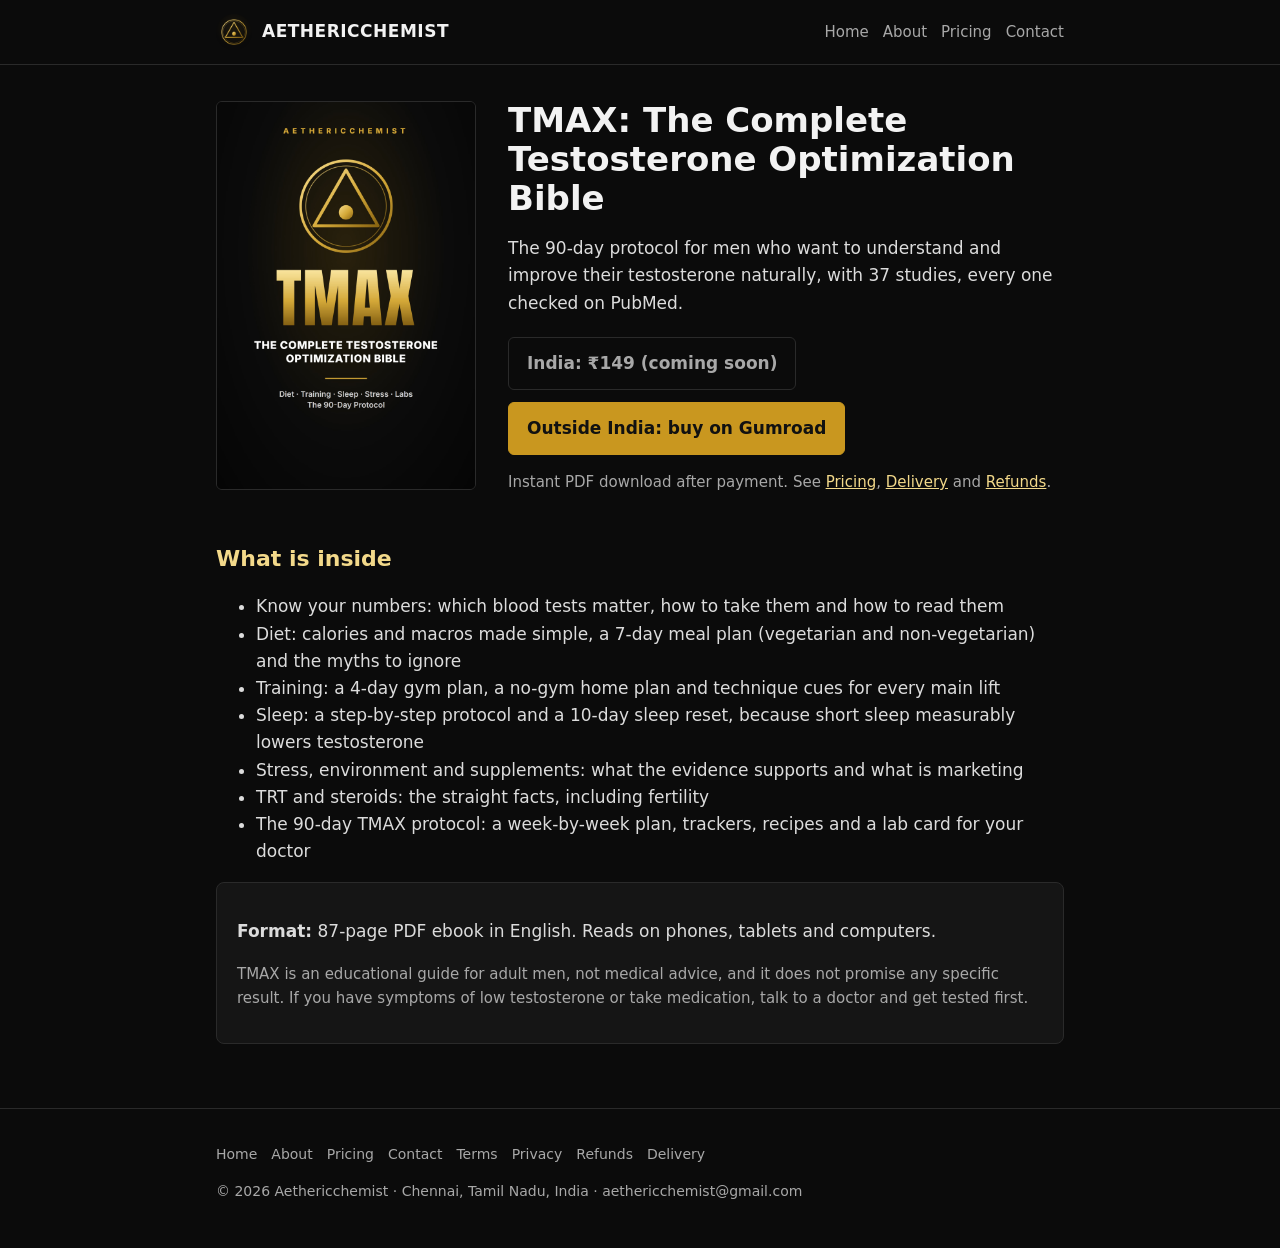
==== index.html @ 0c08b182 "Publish Aethericchemist website Co-Authored-By: Claude Opus 5.5 <noreply@anthropic.com>" ====
<!doctype html>
<html lang="en">
<head>
<meta charset="utf-8">
<meta name="viewport" content="width=device-width, initial-scale=1">
<title>TMAX ebook | Aethericchemist</title>
<meta name="description"
 content="TMAX: a research-referenced testosterone guide for men, by Aethericchemist.">
<link rel="icon" href="avatar.png">
<link rel="stylesheet" href="style.css">
</head>
<body>
<header><div class="wrap">
<a class="brand" href="index.html"><img src="avatar.png" alt="">AETHERICCHEMIST</a>
<nav><a href="index.html">Home</a><a href="about.html">About</a><a href="pricing.html">Pricing</a><a href="contact.html">Contact</a></nav>
</div></header>
<main><div class="wrap">
<section class="hero">
<img src="cover.jpg" alt="TMAX ebook cover">
<div>
<h1>TMAX: The Complete Testosterone Optimization Bible</h1>
<p>The 90-day protocol for men who want to understand and improve their testosterone naturally,
with 37 studies, every one checked on PubMed.</p>
<div class="buy">
<span class="btn off" title="Coming soon">India: &#8377;149 (coming soon)</span>
<a class="btn primary" href="https://aetherchemist.gumroad.com/l/tmax">Outside India: buy on Gumroad</a>
</div>
<p class="muted">Instant PDF download after payment. See <a href="pricing.html">Pricing</a>,
<a href="shipping.html">Delivery</a> and <a href="refund.html">Refunds</a>.</p>
</div>
</section>

<h2>What is inside</h2>
<ul>
<li>Know your numbers: which blood tests matter, how to take them and how to read them</li>
<li>Diet: calories and macros made simple, a 7-day meal plan (vegetarian and non-vegetarian) and the myths to ignore</li>
<li>Training: a 4-day gym plan, a no-gym home plan and technique cues for every main lift</li>
<li>Sleep: a step-by-step protocol and a 10-day sleep reset, because short sleep measurably lowers testosterone</li>
<li>Stress, environment and supplements: what the evidence supports and what is marketing</li>
<li>TRT and steroids: the straight facts, including fertility</li>
<li>The 90-day TMAX protocol: a week-by-week plan, trackers, recipes and a lab card for your doctor</li>
</ul>

<div class="card">
<p><strong>Format:</strong> 87-page PDF ebook in English. Reads on phones, tablets and computers.</p>
<p class="muted">TMAX is an educational guide for adult men, not medical advice, and it does not promise
any specific result. If you have symptoms of low testosterone or take medication, talk to a doctor
and get tested first.</p>
</div>
</div></main>
<footer><div class="wrap">
<p class="links"><a href="index.html">Home</a><a href="about.html">About</a><a href="pricing.html">Pricing</a><a href="contact.html">Contact</a><a href="terms.html">Terms</a><a href="privacy.html">Privacy</a><a href="refund.html">Refunds</a><a href="shipping.html">Delivery</a></p>
<p>&copy; 2026 Aethericchemist &middot; Chennai, Tamil Nadu, India &middot;
<a href="mailto:aethericchemist@gmail.com">aethericchemist@gmail.com</a></p>
</div></footer>
</body>
</html>
---- style.css ----
/* Aethericchemist site: black and gold, same palette as the TMAX ebook. */
:root { --bg: #0b0b0b; --panel: #151515; --line: #2a2a2a; --text: #f2f2f2; --muted: #a8a8a8;
        --gold: #c9971f; --gold-soft: #f3d98a; }
* { box-sizing: border-box; }
html { background: var(--bg); color: var(--text); font: 17px/1.6 Inter, system-ui, -apple-system,
       "Segoe UI", Roboto, Arial, sans-serif; }
body { margin: 0; }
a { color: var(--gold-soft); }
.wrap { max-width: 880px; margin: 0 auto; padding: 0 16px; }
header { border-bottom: 1px solid var(--line); }
header .wrap { display: flex; align-items: center; justify-content: space-between; gap: 12px;
               padding-top: 14px; padding-bottom: 14px; flex-wrap: wrap; }
.brand { display: flex; align-items: center; gap: 10px; color: var(--text); text-decoration: none;
         font-weight: 800; letter-spacing: 0.5px; }
.brand img { width: 36px; height: 36px; border-radius: 50%; }
nav a { color: var(--muted); text-decoration: none; margin-left: 14px; font-size: 15px; }
nav a:hover { color: var(--text); }
main { padding: 36px 0 48px; }
h1 { font-size: 34px; line-height: 1.15; margin: 0 0 12px; }
h2 { font-size: 22px; margin: 32px 0 8px; color: var(--gold-soft); }
p, li { color: #dcdcdc; }
.muted { color: var(--muted); font-size: 15px; }
.hero { display: grid; grid-template-columns: 260px 1fr; gap: 32px; align-items: start; }
.hero img { width: 100%; border-radius: 6px; border: 1px solid var(--line); }
@media (max-width: 680px) { .hero { grid-template-columns: 1fr; } .hero img { max-width: 260px; } }
.buy { display: flex; gap: 12px; flex-wrap: wrap; margin: 20px 0 8px; }
.btn { display: inline-block; padding: 12px 18px; border-radius: 6px; font-weight: 700;
       text-decoration: none; border: 1px solid var(--gold); }
.btn.primary { background: var(--gold); color: #111; }
.btn.ghost { color: var(--gold-soft); }
.btn.off { border-color: var(--line); color: var(--muted); cursor: default; }
.card { background: var(--panel); border: 1px solid var(--line); border-radius: 8px; padding: 18px 20px;
        margin: 16px 0; }
table { width: 100%; border-collapse: collapse; }
th, td { text-align: left; padding: 10px 8px; border-bottom: 1px solid var(--line); vertical-align: top; }
th { color: var(--gold-soft); font-weight: 700; }
footer { border-top: 1px solid var(--line); padding: 20px 0 32px; }
footer a { color: var(--muted); font-size: 14px; text-decoration: none; }
footer .links { display: flex; flex-wrap: wrap; gap: 6px 14px; }
@media (max-width: 680px) { html { font-size: 16px; } th, td { padding: 8px 4px; }
                            nav a { margin: 0 14px 0 0; } }
footer p { font-size: 14px; color: var(--muted); }
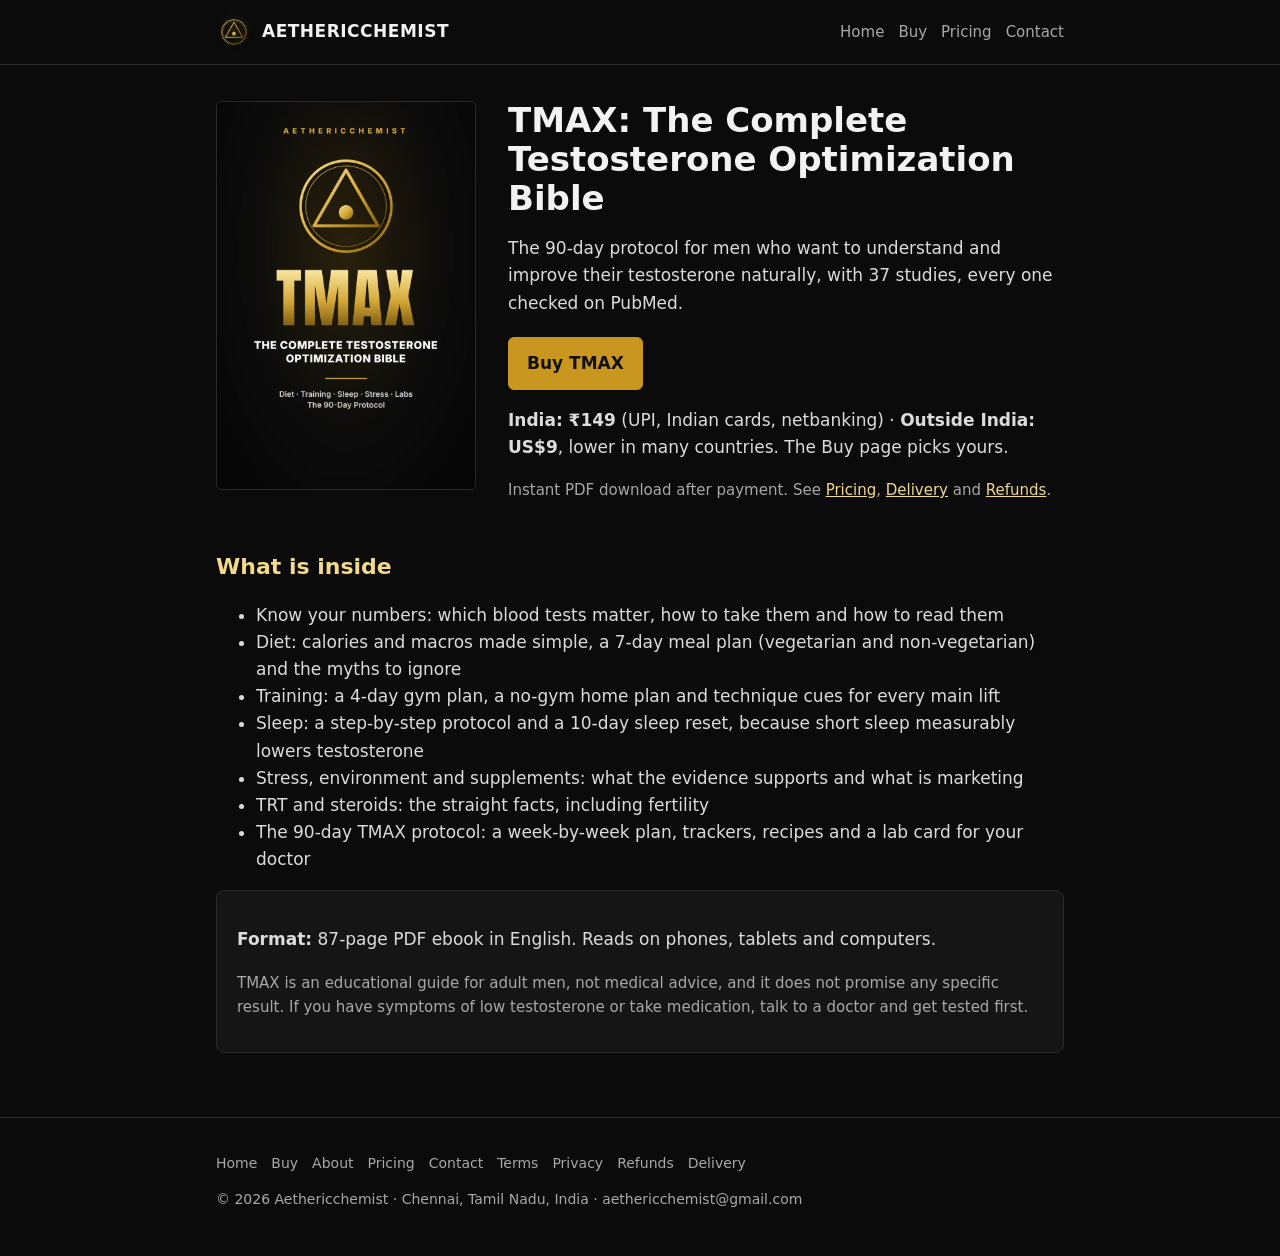
==== commit 10865c1e: "One Buy link: home and menu point to the Buy page; delivery and privacy updated Co-Authored-By: Clau" ====
--- a/index.html
+++ b/index.html
@@ -12,7 +12,7 @@
 <body>
 <header><div class="wrap">
 <a class="brand" href="index.html"><img src="avatar.png" alt="">AETHERICCHEMIST</a>
-<nav><a href="index.html">Home</a><a href="about.html">About</a><a href="pricing.html">Pricing</a><a href="contact.html">Contact</a></nav>
+<nav><a href="index.html">Home</a><a href="buy.html">Buy</a><a href="pricing.html">Pricing</a><a href="contact.html">Contact</a></nav>
 </div></header>
 <main><div class="wrap">
 <section class="hero">
@@ -22,9 +22,10 @@
 <p>The 90-day protocol for men who want to understand and improve their testosterone naturally,
 with 37 studies, every one checked on PubMed.</p>
 <div class="buy">
-<span class="btn off" title="Coming soon">India: &#8377;149 (coming soon)</span>
-<a class="btn primary" href="https://aetherchemist.gumroad.com/l/tmax">Outside India: buy on Gumroad</a>
+<a class="btn primary" href="buy.html">Buy TMAX</a>
 </div>
+<p><strong>India: &#8377;149</strong> (UPI, Indian cards, netbanking) &middot;
+<strong>Outside India: US$9</strong>, lower in many countries. The Buy page picks yours.</p>
 <p class="muted">Instant PDF download after payment. See <a href="pricing.html">Pricing</a>,
 <a href="shipping.html">Delivery</a> and <a href="refund.html">Refunds</a>.</p>
 </div>
@@ -49,7 +50,7 @@
 </div>
 </div></main>
 <footer><div class="wrap">
-<p class="links"><a href="index.html">Home</a><a href="about.html">About</a><a href="pricing.html">Pricing</a><a href="contact.html">Contact</a><a href="terms.html">Terms</a><a href="privacy.html">Privacy</a><a href="refund.html">Refunds</a><a href="shipping.html">Delivery</a></p>
+<p class="links"><a href="index.html">Home</a><a href="buy.html">Buy</a><a href="about.html">About</a><a href="pricing.html">Pricing</a><a href="contact.html">Contact</a><a href="terms.html">Terms</a><a href="privacy.html">Privacy</a><a href="refund.html">Refunds</a><a href="shipping.html">Delivery</a></p>
 <p>&copy; 2026 Aethericchemist &middot; Chennai, Tamil Nadu, India &middot;
 <a href="mailto:aethericchemist@gmail.com">aethericchemist@gmail.com</a></p>
 </div></footer>
--- a/style.css
+++ b/style.css
@@ -28,6 +28,8 @@
        text-decoration: none; border: 1px solid var(--gold); }
 .btn.primary { background: var(--gold); color: #111; }
 .btn.ghost { color: var(--gold-soft); }
+button.btn { cursor: pointer; font: inherit; }
+button.btn:disabled { opacity: 0.6; cursor: wait; }
 .btn.off { border-color: var(--line); color: var(--muted); cursor: default; }
 .card { background: var(--panel); border: 1px solid var(--line); border-radius: 8px; padding: 18px 20px;
         margin: 16px 0; }
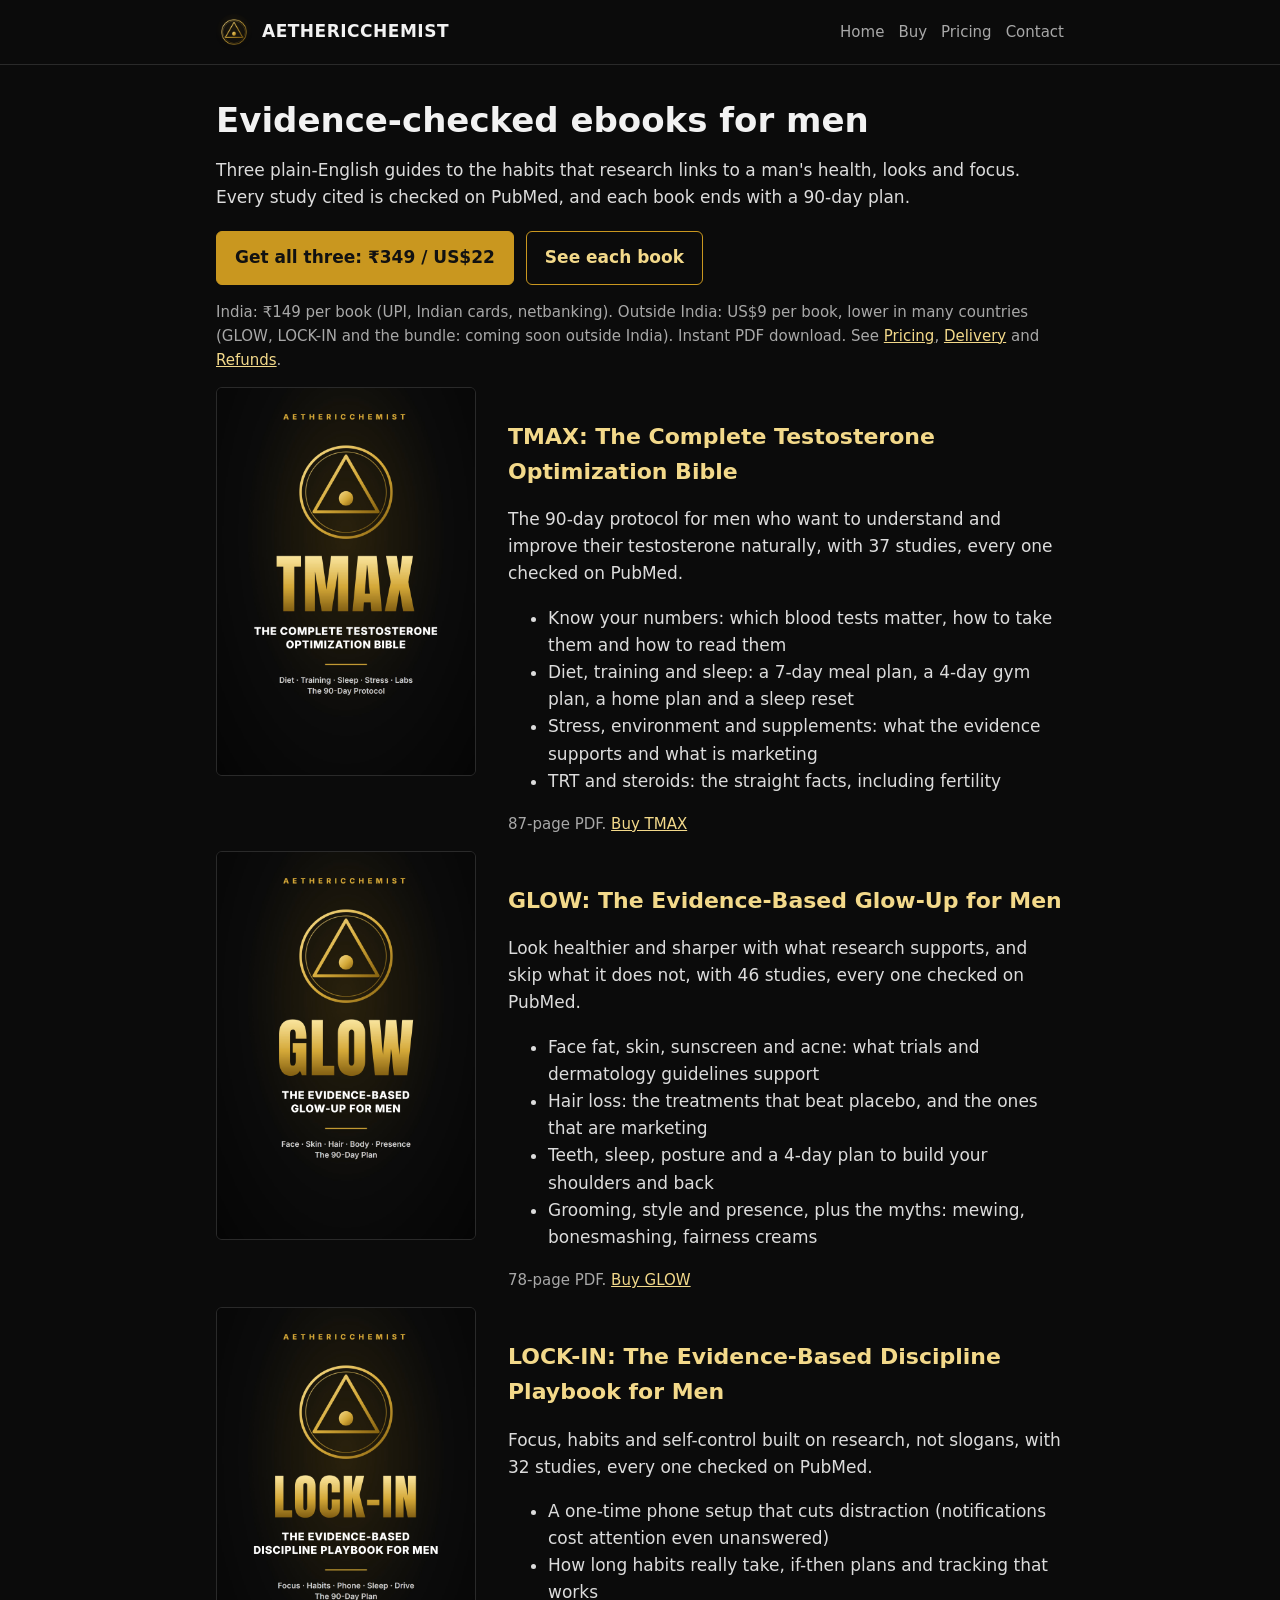
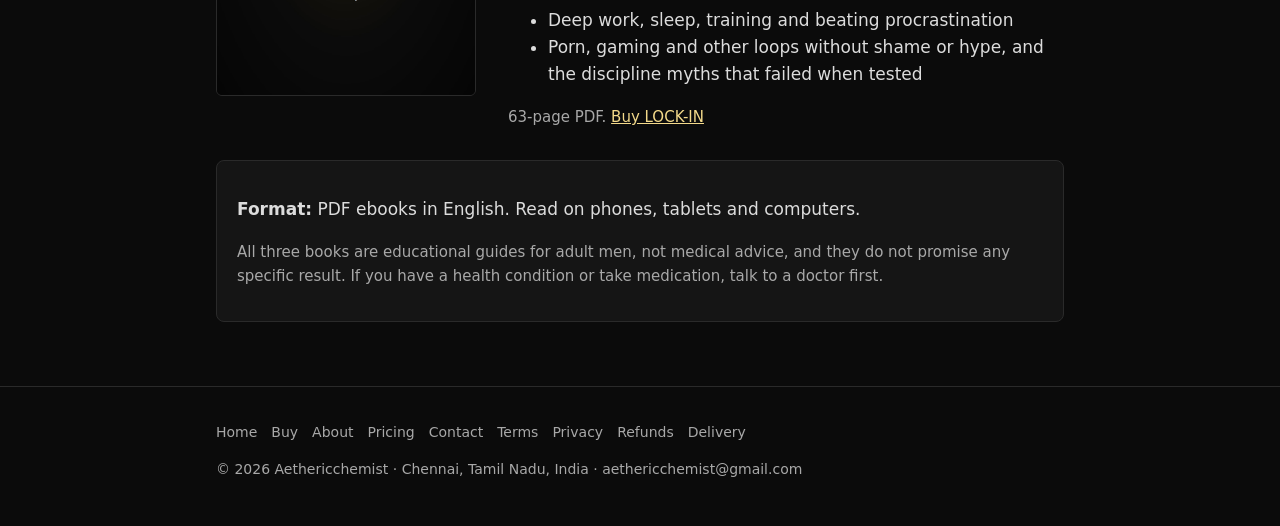
==== commit d8fb30e9: "Three books: TMAX, GLOW, LOCK-IN and the Rs349 / $22 bundle Buy page sells all three books and the b" ====
--- a/index.html
+++ b/index.html
@@ -3,9 +3,10 @@
 <head>
 <meta charset="utf-8">
 <meta name="viewport" content="width=device-width, initial-scale=1">
-<title>TMAX ebook | Aethericchemist</title>
+<title>Evidence-checked ebooks for men | Aethericchemist</title>
 <meta name="description"
- content="TMAX: a research-referenced testosterone guide for men, by Aethericchemist.">
+ content="Research-referenced ebooks for men by Aethericchemist: TMAX (testosterone),
+ GLOW (looks) and LOCK-IN (discipline).">
 <link rel="icon" href="avatar.png">
 <link rel="stylesheet" href="style.css">
 </head>
@@ -15,38 +16,71 @@
 <nav><a href="index.html">Home</a><a href="buy.html">Buy</a><a href="pricing.html">Pricing</a><a href="contact.html">Contact</a></nav>
 </div></header>
 <main><div class="wrap">
+<h1>Evidence-checked ebooks for men</h1>
+<p>Three plain-English guides to the habits that research links to a man's health, looks and focus.
+Every study cited is checked on PubMed, and each book ends with a 90-day plan.</p>
+<div class="buy">
+<a class="btn primary" href="buy.html?book=bundle">Get all three: &#8377;349 / US$22</a>
+<a class="btn ghost" href="buy.html">See each book</a>
+</div>
+<p class="muted">India: &#8377;149 per book (UPI, Indian cards, netbanking). Outside India: US$9 per
+book, lower in many countries (GLOW, LOCK-IN and the bundle: coming soon outside India).
+Instant PDF download. See <a href="pricing.html">Pricing</a>,
+<a href="shipping.html">Delivery</a> and <a href="refund.html">Refunds</a>.</p>
+
 <section class="hero">
 <img src="cover.jpg" alt="TMAX ebook cover">
 <div>
-<h1>TMAX: The Complete Testosterone Optimization Bible</h1>
+<h2>TMAX: The Complete Testosterone Optimization Bible</h2>
 <p>The 90-day protocol for men who want to understand and improve their testosterone naturally,
 with 37 studies, every one checked on PubMed.</p>
-<div class="buy">
-<a class="btn primary" href="buy.html">Buy TMAX</a>
-</div>
-<p><strong>India: &#8377;149</strong> (UPI, Indian cards, netbanking) &middot;
-<strong>Outside India: US$9</strong>, lower in many countries. The Buy page picks yours.</p>
-<p class="muted">Instant PDF download after payment. See <a href="pricing.html">Pricing</a>,
-<a href="shipping.html">Delivery</a> and <a href="refund.html">Refunds</a>.</p>
+<ul>
+<li>Know your numbers: which blood tests matter, how to take them and how to read them</li>
+<li>Diet, training and sleep: a 7-day meal plan, a 4-day gym plan, a home plan and a sleep reset</li>
+<li>Stress, environment and supplements: what the evidence supports and what is marketing</li>
+<li>TRT and steroids: the straight facts, including fertility</li>
+</ul>
+<p class="muted">87-page PDF. <a href="buy.html?book=tmax">Buy TMAX</a></p>
 </div>
 </section>
 
-<h2>What is inside</h2>
+<section class="hero">
+<img src="cover-glow.jpg" alt="GLOW ebook cover">
+<div>
+<h2>GLOW: The Evidence-Based Glow-Up for Men</h2>
+<p>Look healthier and sharper with what research supports, and skip what it does not, with 46
+studies, every one checked on PubMed.</p>
 <ul>
-<li>Know your numbers: which blood tests matter, how to take them and how to read them</li>
-<li>Diet: calories and macros made simple, a 7-day meal plan (vegetarian and non-vegetarian) and the myths to ignore</li>
-<li>Training: a 4-day gym plan, a no-gym home plan and technique cues for every main lift</li>
-<li>Sleep: a step-by-step protocol and a 10-day sleep reset, because short sleep measurably lowers testosterone</li>
-<li>Stress, environment and supplements: what the evidence supports and what is marketing</li>
-<li>TRT and steroids: the straight facts, including fertility</li>
-<li>The 90-day TMAX protocol: a week-by-week plan, trackers, recipes and a lab card for your doctor</li>
+<li>Face fat, skin, sunscreen and acne: what trials and dermatology guidelines support</li>
+<li>Hair loss: the treatments that beat placebo, and the ones that are marketing</li>
+<li>Teeth, sleep, posture and a 4-day plan to build your shoulders and back</li>
+<li>Grooming, style and presence, plus the myths: mewing, bonesmashing, fairness creams</li>
 </ul>
+<p class="muted">78-page PDF. <a href="buy.html?book=glow">Buy GLOW</a></p>
+</div>
+</section>
+
+<section class="hero">
+<img src="cover-lockin.jpg" alt="LOCK-IN ebook cover">
+<div>
+<h2>LOCK-IN: The Evidence-Based Discipline Playbook for Men</h2>
+<p>Focus, habits and self-control built on research, not slogans, with 32 studies, every one
+checked on PubMed.</p>
+<ul>
+<li>A one-time phone setup that cuts distraction (notifications cost attention even unanswered)</li>
+<li>How long habits really take, if-then plans and tracking that works</li>
+<li>Deep work, sleep, training and beating procrastination</li>
+<li>Porn, gaming and other loops without shame or hype, and the discipline myths that failed when tested</li>
+</ul>
+<p class="muted">63-page PDF. <a href="buy.html?book=lockin">Buy LOCK-IN</a></p>
+</div>
+</section>
 
 <div class="card">
-<p><strong>Format:</strong> 87-page PDF ebook in English. Reads on phones, tablets and computers.</p>
-<p class="muted">TMAX is an educational guide for adult men, not medical advice, and it does not promise
-any specific result. If you have symptoms of low testosterone or take medication, talk to a doctor
-and get tested first.</p>
+<p><strong>Format:</strong> PDF ebooks in English. Read on phones, tablets and computers.</p>
+<p class="muted">All three books are educational guides for adult men, not medical advice, and they do
+not promise any specific result. If you have a health condition or take medication, talk to a doctor
+first.</p>
 </div>
 </div></main>
 <footer><div class="wrap">
--- a/style.css
+++ b/style.css
@@ -28,7 +28,7 @@
        text-decoration: none; border: 1px solid var(--gold); }
 .btn.primary { background: var(--gold); color: #111; }
 .btn.ghost { color: var(--gold-soft); }
-button.btn { cursor: pointer; font: inherit; }
+button.btn { cursor: pointer; font: inherit; font-weight: 700; }
 button.btn:disabled { opacity: 0.6; cursor: wait; }
 .btn.off { border-color: var(--line); color: var(--muted); cursor: default; }
 .card { background: var(--panel); border: 1px solid var(--line); border-radius: 8px; padding: 18px 20px;
@@ -42,3 +42,21 @@
 @media (max-width: 680px) { html { font-size: 16px; } th, td { padding: 8px 4px; }
                             nav a { margin: 0 14px 0 0; } }
 footer p { font-size: 14px; color: var(--muted); }
+/* Buy page: one card per book; body.region-in / region-world hide the other region's prices. */
+.books { display: grid; gap: 16px; }
+.book { display: grid; grid-template-columns: 96px 1fr; gap: 18px; align-items: start; margin: 0; }
+.book img { width: 100%; border-radius: 4px; border: 1px solid var(--line); }
+.book.bundle { grid-template-columns: 150px 1fr; }
+.book .covers { display: flex; gap: 4px; }
+.book .covers img { width: 32%; }
+.book h3 { margin: 0 0 4px; font-size: 20px; color: var(--text); }
+.book p { margin: 6px 0; }
+.book.pick { border-color: var(--gold); }
+.tag { display: inline-block; background: var(--gold); color: #111; font-size: 12px; font-weight: 800;
+       padding: 2px 8px; border-radius: 4px; margin-left: 6px; vertical-align: middle; }
+.price { font-size: 20px; font-weight: 800; color: var(--text); }
+.region-in .world, .region-world .in { display: none !important; }
+#dls .btn { margin: 6px 8px 6px 0; }
+@media (max-width: 680px) { .book { grid-template-columns: 72px 1fr; gap: 12px; }
+                            .book.bundle { grid-template-columns: 1fr; }
+                            .book.bundle .covers { max-width: 220px; } }
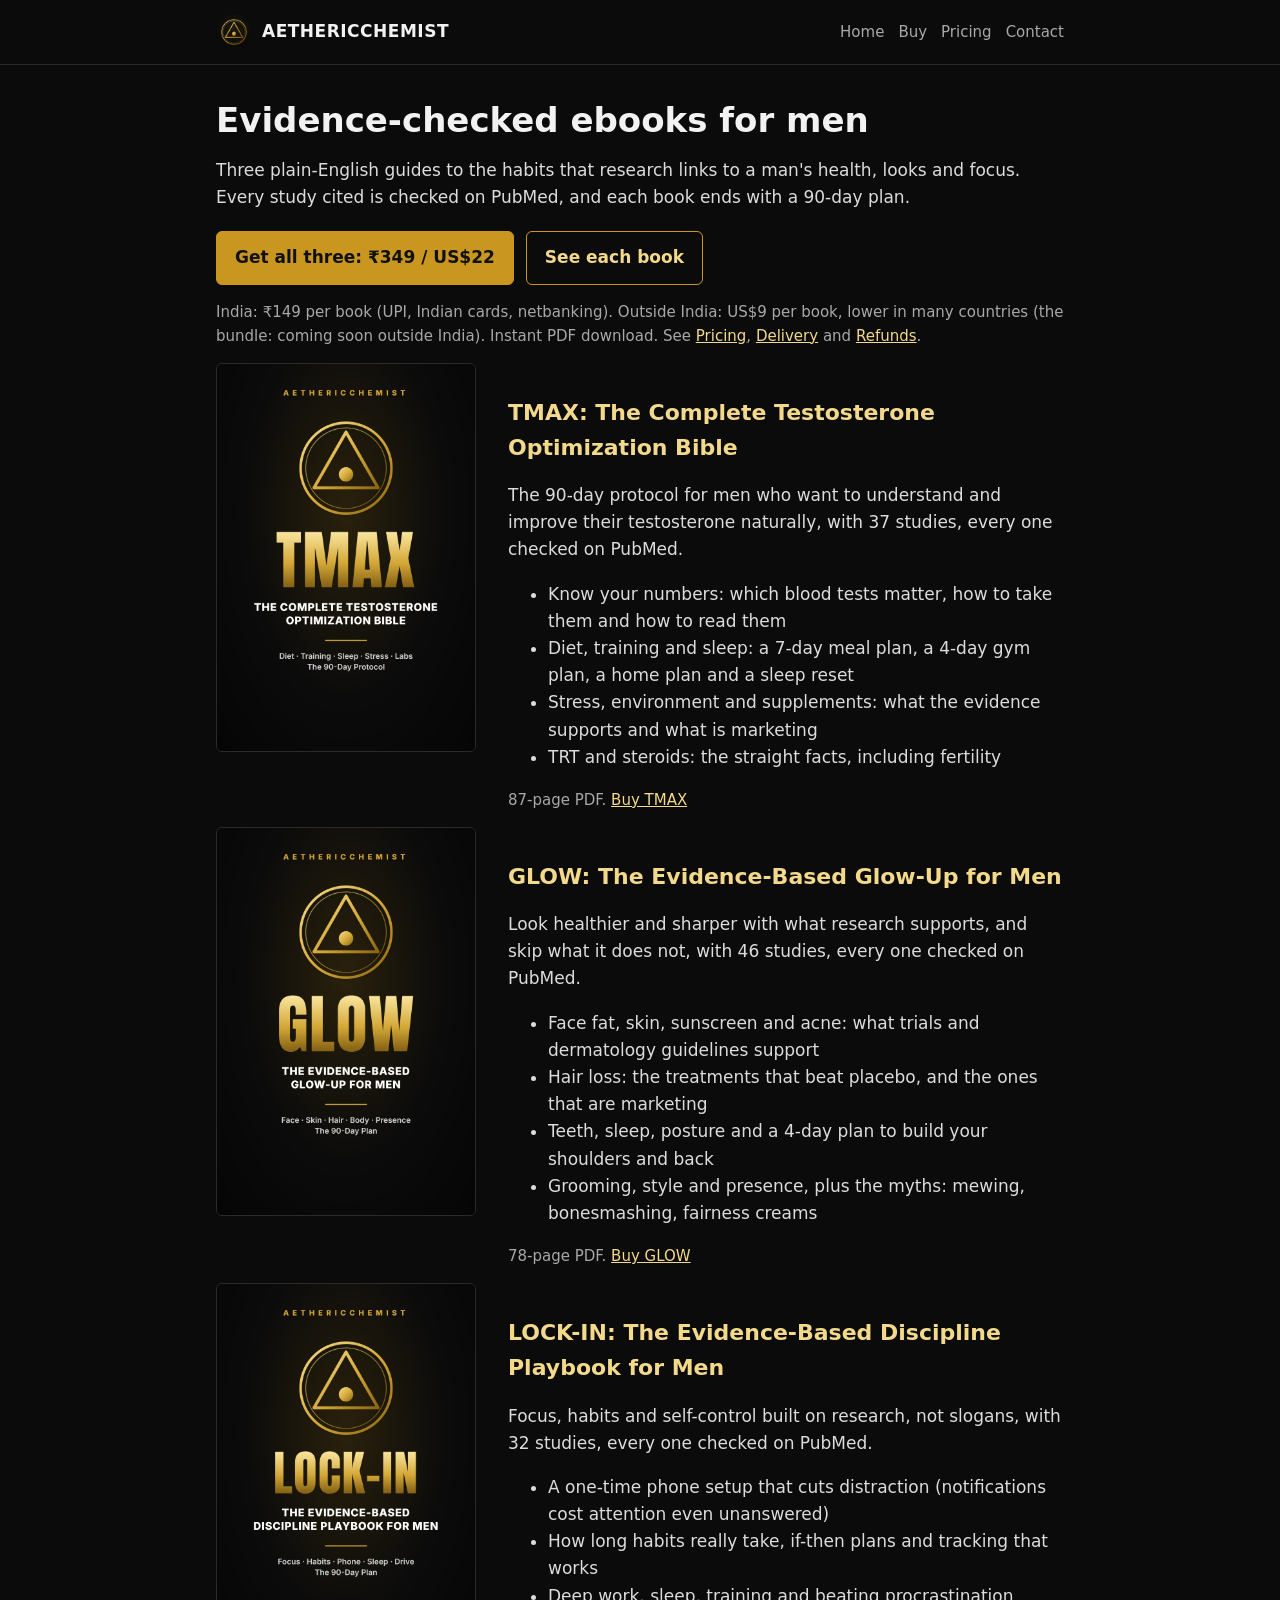
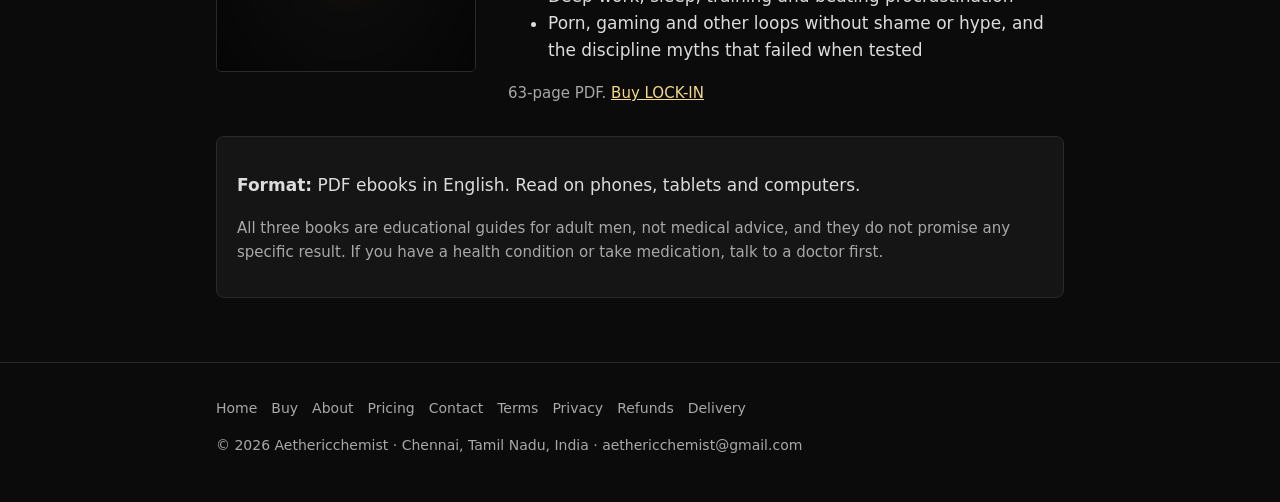
==== commit 0d590819: "GLOW and LOCK-IN are on Gumroad: outside-India buttons go live; bundle still coming soon" ====
--- a/index.html
+++ b/index.html
@@ -24,7 +24,7 @@
 <a class="btn ghost" href="buy.html">See each book</a>
 </div>
 <p class="muted">India: &#8377;149 per book (UPI, Indian cards, netbanking). Outside India: US$9 per
-book, lower in many countries (GLOW, LOCK-IN and the bundle: coming soon outside India).
+book, lower in many countries (the bundle: coming soon outside India).
 Instant PDF download. See <a href="pricing.html">Pricing</a>,
 <a href="shipping.html">Delivery</a> and <a href="refund.html">Refunds</a>.</p>
 
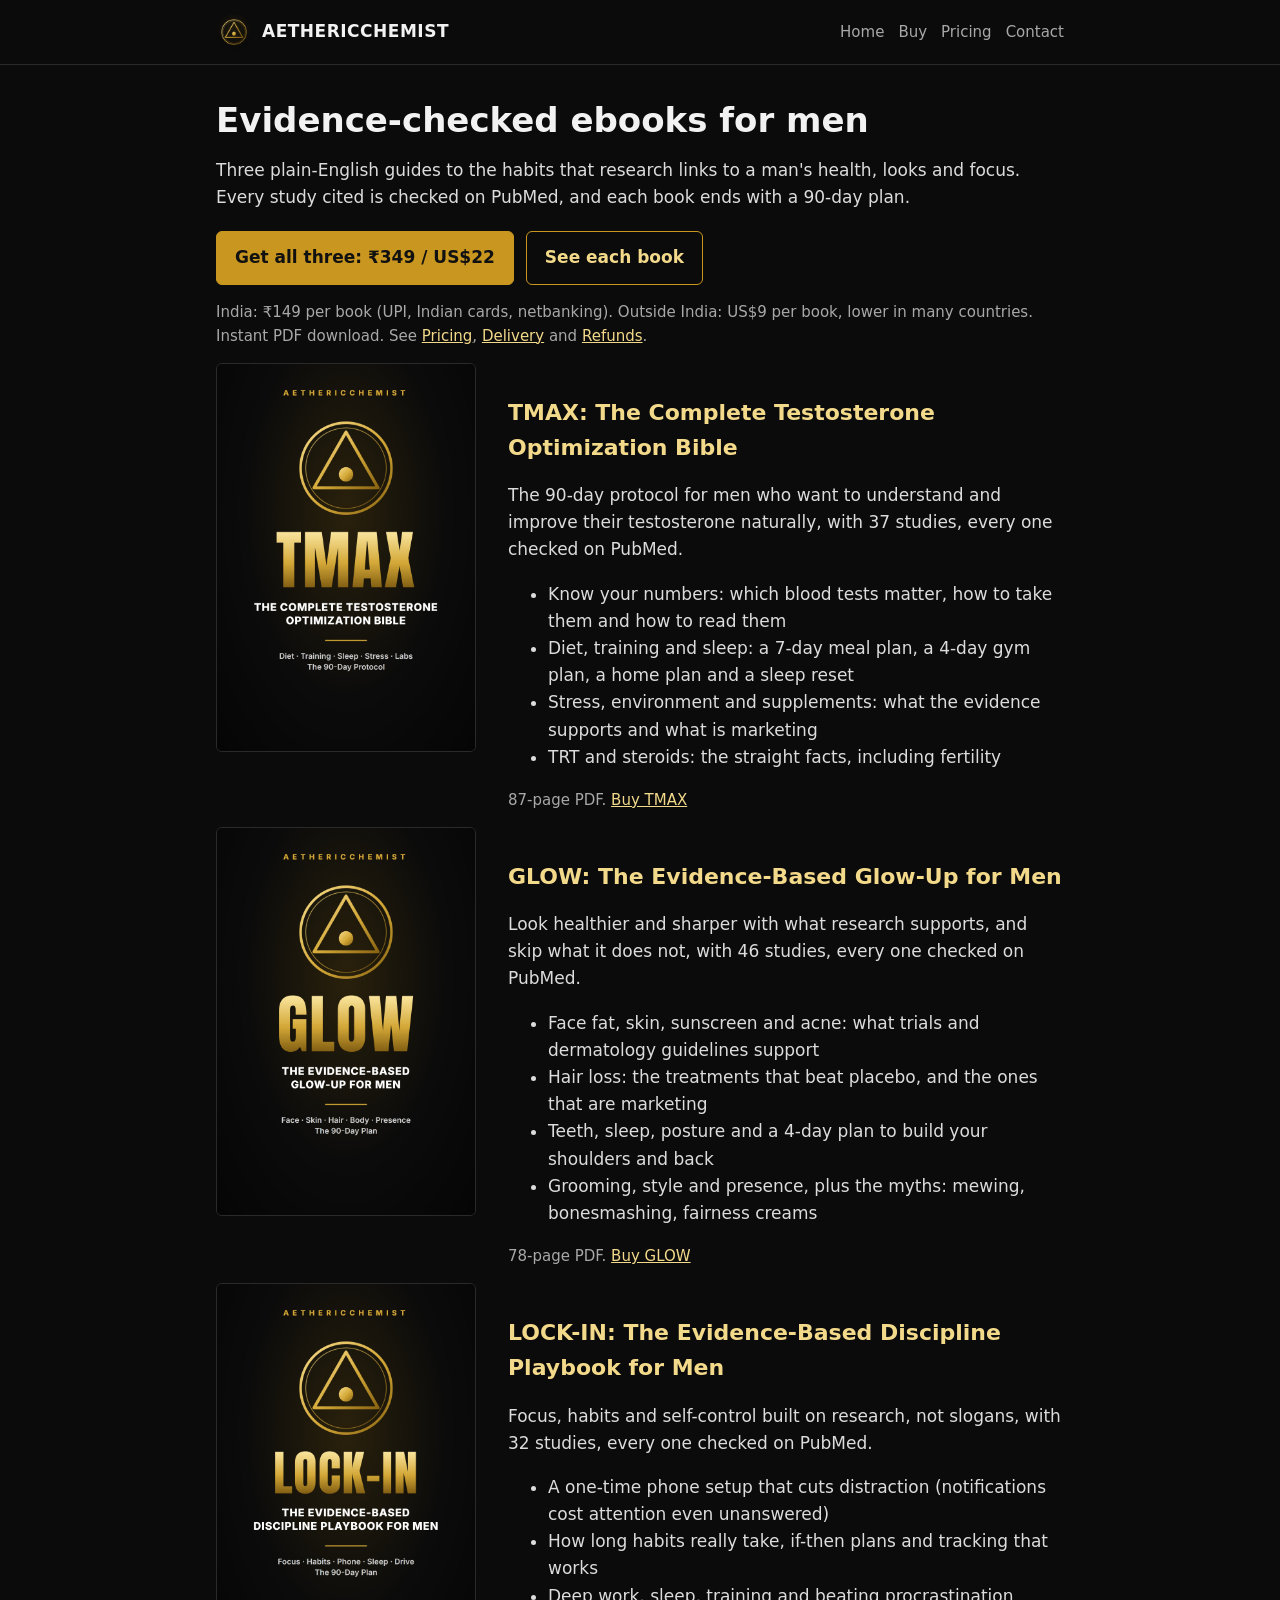
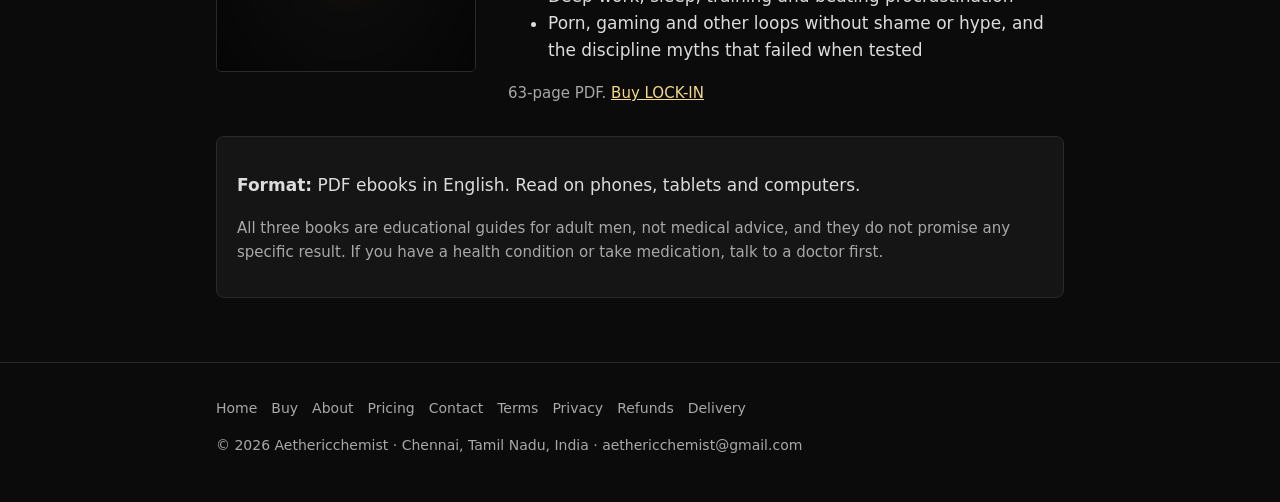
==== commit 29ea12d3: "Bundle is on Gumroad: every product sells worldwide" ====
--- a/index.html
+++ b/index.html
@@ -24,7 +24,7 @@
 <a class="btn ghost" href="buy.html">See each book</a>
 </div>
 <p class="muted">India: &#8377;149 per book (UPI, Indian cards, netbanking). Outside India: US$9 per
-book, lower in many countries (the bundle: coming soon outside India).
+book, lower in many countries.
 Instant PDF download. See <a href="pricing.html">Pricing</a>,
 <a href="shipping.html">Delivery</a> and <a href="refund.html">Refunds</a>.</p>
 
